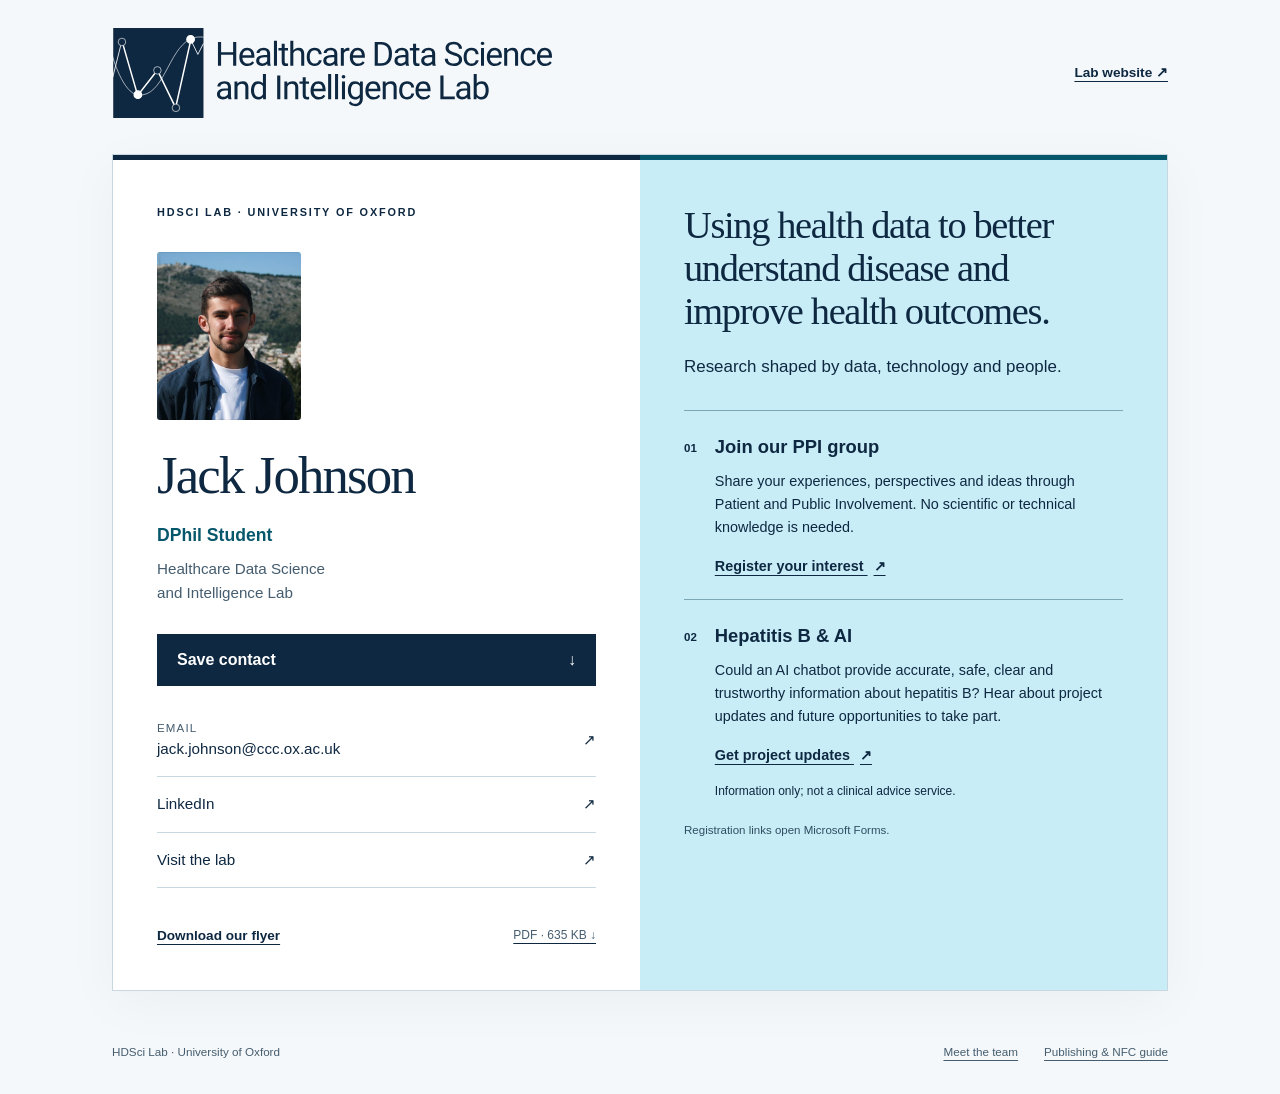
==== jack-johnson/index.html @ 8979c6b8 "Add files via upload" ====
<!doctype html>
<html lang="en"><head><meta charset="utf-8"><meta name="viewport" content="width=device-width,initial-scale=1">
<meta name="description" content="Connect with Jack Johnson, DPhil Student, HDSci Lab. Save contact details and explore opportunities to get involved."><meta name="theme-color" content="#002147">
<title>Jack Johnson | HDSci Lab</title><link rel="icon" href="../assets/BlueLogoText.svg" type="image/svg+xml"><link rel="stylesheet" href="../assets/style.css"><link rel="canonical" href="https://MeghaliBanerjee.github.io/digital-cards/jack-johnson/"></head>
<body><a class="skip" href="#main">Skip to content</a><header class="masthead"><a href="../index.html" class="brand"><img class="lab-logo" src="../assets/BlueLogoText.svg" alt="Healthcare Data Science and Intelligence Lab" width="748" height="153"></a><a class="lab-link" href="https://www.hdsci-lab.org">Lab website <span aria-hidden="true">↗</span></a></header>
<main id="main" class="card-layout"><section class="profile" aria-labelledby="person-name"><p class="eyebrow">HDSci Lab · University of Oxford</p><img class="portrait portrait-jack-johnson" src="../assets/photos/jack-johnson.jpg" alt="Jack Johnson" width="144" height="168" fetchpriority="high"><h1 id="person-name">Jack Johnson</h1><p class="role">DPhil Student</p><p class="affiliation">Healthcare Data Science<br>and Intelligence Lab</p>
<a class="button primary" href="../contacts/jack-johnson.vcf" download>Save contact <span aria-hidden="true">↓</span><span class="sr-only"> (vCard file)</span></a>
<nav class="contact-links" aria-label="Contact Jack Johnson"><a href="mailto:jack.johnson@ccc.ox.ac.uk"><span><span class="link-label">Email</span><span class="email">jack.johnson@ccc.ox.ac.uk</span></span><span aria-hidden="true">↗</span></a><a href="https://www.linkedin.com/in/jack-johnson-8721a3280/">LinkedIn <span aria-hidden="true">↗</span></a><a href="https://www.hdsci-lab.org">Visit the lab <span aria-hidden="true">↗</span></a></nav>
<a class="flyer-link" href="../assets/HBCompFlyer_toprint_V2.pdf" download>Download our flyer <span>PDF · 635 KB <span aria-hidden="true">↓</span></span></a></section><section class="research" aria-labelledby="research-title"><h2 id="research-title">Using health data to better understand disease and improve health outcomes.</h2><p class="intro">Research shaped by data, technology and people.</p>
<article class="opportunity"><span class="number" aria-hidden="true">01</span><div><h3>Join our PPI group</h3><p>Share your experiences, perspectives and ideas through Patient and Public Involvement. No scientific or technical knowledge is needed.</p><a class="text-link" href="https://forms.cloud.microsoft/e/cZ9jpwyrPm?origin=QRCode">Register your interest <span aria-hidden="true">↗</span></a></div></article>
<article class="opportunity"><span class="number" aria-hidden="true">02</span><div><h3>Hepatitis B &amp; AI</h3><p>Could an AI chatbot provide accurate, safe, clear and trustworthy information about hepatitis B? Hear about project updates and future opportunities to take part.</p><a class="text-link" href="https://forms.cloud.microsoft/Pages/ResponsePage.aspx?id=G96VzPWXk0-0uv5ouFLPke5hp8k8K8RPrjbGCv8zV01UN09DM1dOTVBTNklRQ1FSQU9RTzFMMEkyUy4u&amp;origin=QRCode">Get project updates <span aria-hidden="true">↗</span></a><p class="note">Information only; not a clinical advice service.</p></div></article>
<p class="form-note">Registration links open Microsoft Forms.</p></section></main><footer><span>HDSci Lab · University of Oxford</span><a href="../index.html">Meet the team</a><a href="../publishing.html">Publishing &amp; NFC guide</a></footer></body></html>
---- assets/style.css ----
:root{--navy:#002147;--ink:#15344a;--blue:#c8edf7;--teal:#07576c;--muted:#455d6f;--line:#c9d7de;--paper:#f5f8fa}*{box-sizing:border-box}html{font-size:16px}body{margin:0;background:var(--paper);color:var(--ink);font-family:Arial,Helvetica,sans-serif;line-height:1.6}a{color:inherit;text-underline-offset:4px}a:hover{text-decoration:underline}a:focus-visible{outline:3px solid #b45400;outline-offset:5px}h1,h2,h3,p{margin-top:0}h1,h2{font-family:Georgia,'Times New Roman',serif;font-weight:400;line-height:1.12;letter-spacing:-.035em}h1{font-size:clamp(2.35rem,5vw,3.3rem);margin-bottom:16px}h2{font-size:2.65rem;margin-bottom:20px}h3{font-size:1.15rem;line-height:1.35;margin-bottom:10px}.masthead{max-width:1120px;margin:auto;padding:28px 32px;display:flex;justify-content:space-between;align-items:center;gap:24px}.brand{display:flex;gap:15px;align-items:center;font-size:.8rem;line-height:1.4;text-decoration:none;font-weight:600}.lab-link{font-size:.85rem;font-weight:600;white-space:nowrap}.card-layout{max-width:1056px;margin:8px auto 40px;display:grid;grid-template-columns:1fr 1fr;background:white;box-shadow:0 12px 50px #0021470a;border:1px solid var(--line)}.profile{padding:44px 44px 30px;border-top:5px solid var(--navy)}.eyebrow{text-transform:uppercase;font-size:.68rem;letter-spacing:.17em;font-weight:700;margin-bottom:30px}.monogram{width:74px;height:74px;border-radius:50%;display:grid;place-items:center;background:var(--blue);font-family:Georgia,serif;font-size:1.7rem;margin-bottom:28px}.role{font-size:1.1rem;color:var(--teal);margin-bottom:8px;font-weight:600}.affiliation{font-size:.95rem;color:var(--muted);margin-bottom:28px}.button{min-height:52px;display:flex;align-items:center;justify-content:space-between;padding:13px 20px;text-decoration:none;font-weight:700}.primary{background:var(--navy);color:white}.primary:hover{background:#123a62}.contact-links{margin:18px 0 24px}.contact-links a{padding:15px 0;min-height:50px;display:flex;align-items:center;justify-content:space-between;border-bottom:1px solid var(--line);text-decoration:none;font-size:.95rem;gap:10px}.contact-links a:hover .email,.contact-links a:hover{text-decoration:underline}.link-label{display:block;font-size:.72rem;text-transform:uppercase;letter-spacing:.1em;color:var(--muted)}.email{overflow-wrap:anywhere}.flyer-link{display:flex;justify-content:space-between;gap:12px;flex-wrap:wrap;align-items:center;font-size:.85rem;font-weight:600;min-height:48px}.flyer-link>span{font-size:.75rem;color:var(--muted);font-weight:400}.research{padding:44px;background:var(--blue);border-top:5px solid var(--teal)}.research .eyebrow{margin-bottom:30px}.intro{font-size:1.06rem;line-height:1.6;max-width:44rem}.research>.intro{margin-bottom:30px}.opportunity{border-top:1px solid #7aa6b5;padding:24px 0 20px;display:flex;gap:18px}.number{font-size:.72rem;font-weight:700;padding-top:4px}.opportunity p{font-size:.9rem;margin-bottom:14px}.text-link{font-size:.9rem;font-weight:700;color:var(--navy)}.text-link span{padding-left:6px}.opportunity .note{font-size:.75rem;margin-top:14px;margin-bottom:0}.form-note{font-size:.72rem;margin-bottom:0;color:#304e61}footer{max-width:1120px;margin:0 auto;padding:12px 32px 32px;display:flex;flex-wrap:wrap;gap:16px 26px;font-size:.73rem;color:var(--muted)}footer span{margin-right:auto}.directory{max-width:1120px;margin:0 auto;padding:44px 32px 64px}.directory h1{font-size:clamp(2.5rem,6vw,4.5rem)}.team-grid{display:grid;grid-template-columns:repeat(3,1fr);gap:20px;margin:36px 0}.team-card{display:block;text-decoration:none;background:white;border:1px solid var(--line);border-top:4px solid var(--navy);padding:28px}.team-card h2{font-size:1.9rem;margin-top:22px}.team-card p{color:var(--teal);font-size:.9rem}.small-monogram{display:grid;place-items:center;width:48px;height:48px;border-radius:50%;background:var(--blue);font-family:Georgia,serif}.guide{max-width:820px;margin:0 auto;padding:32px;background:white}.guide h1{font-size:2.6rem}.guide h2{font-size:1.8rem;margin-top:36px}.guide li{margin-bottom:12px}.guide code{overflow-wrap:anywhere;font-size:.85em}.guide pre{white-space:pre-wrap;overflow-wrap:anywhere;background:var(--paper);padding:16px}.skip{position:absolute;top:-100px;left:12px;background:white;padding:12px;z-index:2}.skip:focus{top:12px}.sr-only{position:absolute;width:1px;height:1px;overflow:hidden;clip-path:inset(50%)}
@media(max-width:760px){.masthead{padding:20px;gap:12px}.brand{font-size:.68rem;gap:10px}.lab-link{font-size:.72rem}.card-layout{margin:0 16px 24px;grid-template-columns:1fr}.profile,.research{padding:30px 24px}.profile{padding-top:28px}.eyebrow{font-size:.62rem;margin-bottom:24px}.monogram{width:60px;height:60px;margin-bottom:22px}.research h2{font-size:2.3rem}.desktop-break{display:none}.team-grid{grid-template-columns:1fr}.directory{padding:30px 20px 40px}.team-card{padding:24px}.team-card h2{margin-top:16px}footer{padding:12px 20px 28px;gap:12px 22px}footer span{flex-basis:100%}.guide{padding:24px 20px}.guide ol{padding-left:24px}}
@media(prefers-reduced-motion:reduce){*{scroll-behavior:auto!important}}@media(forced-colors:active){.button,.monogram,}@media print{.masthead,footer,.skip{display:none}.card-layout{box-shadow:none;margin:0}.profile,.research{padding:24px}.button{border:1px solid}a{text-decoration:underline}}

:root{--navy:#0e2841;--ink:#0e2841;--blue:#c8edf7;--teal:#07576c}.brand{display:block;min-width:0;flex:1;max-width:440px}.lab-logo{display:block;width:100%;height:auto}.directory h1{font-size:clamp(2.35rem,4.7vw,3.7rem);max-width:1000px}.research h2{font-size:clamp(2rem,3vw,2.55rem)}@media(max-width:760px){.masthead{flex-wrap:wrap;align-items:center}.brand{flex-basis:100%;max-width:380px}.lab-link{min-height:28px;display:flex;align-items:center}.research h2{font-size:2rem}}

.portrait{display:block;width:144px;height:168px;object-fit:cover;object-position:center 35%;border-radius:3px;margin-bottom:26px}.team-photo{display:block;width:104px;height:120px;object-fit:cover;object-position:center 35%;border-radius:3px}.portrait-jack-johnson{object-position:50% 38%}.guide pre{font-family:Arial,Helvetica,sans-serif;line-height:1.7;font-size:.95rem}@media(max-width:760px){.portrait{width:120px;height:140px;margin-bottom:22px}.team-photo{width:88px;height:102px}}
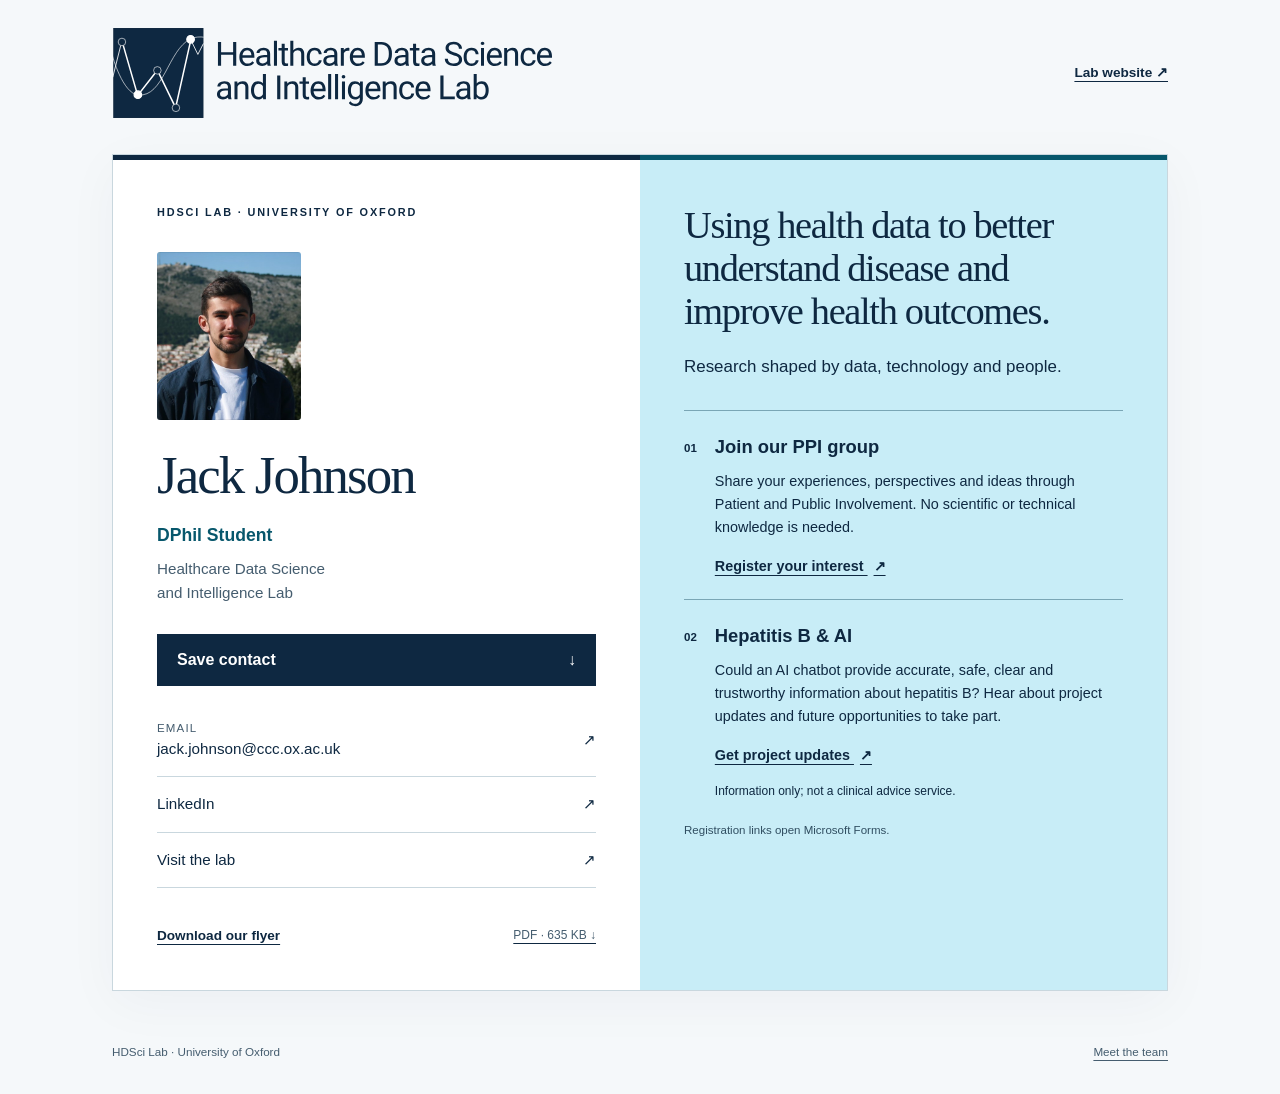
==== commit 71ac0ef3: "Fix HTML formatting and ensure proper structure" ====
--- a/jack-johnson/index.html
+++ b/jack-johnson/index.html
@@ -9,4 +9,4 @@
 <a class="flyer-link" href="../assets/HBCompFlyer_toprint_V2.pdf" download>Download our flyer <span>PDF · 635 KB <span aria-hidden="true">↓</span></span></a></section><section class="research" aria-labelledby="research-title"><h2 id="research-title">Using health data to better understand disease and improve health outcomes.</h2><p class="intro">Research shaped by data, technology and people.</p>
 <article class="opportunity"><span class="number" aria-hidden="true">01</span><div><h3>Join our PPI group</h3><p>Share your experiences, perspectives and ideas through Patient and Public Involvement. No scientific or technical knowledge is needed.</p><a class="text-link" href="https://forms.cloud.microsoft/e/cZ9jpwyrPm?origin=QRCode">Register your interest <span aria-hidden="true">↗</span></a></div></article>
 <article class="opportunity"><span class="number" aria-hidden="true">02</span><div><h3>Hepatitis B &amp; AI</h3><p>Could an AI chatbot provide accurate, safe, clear and trustworthy information about hepatitis B? Hear about project updates and future opportunities to take part.</p><a class="text-link" href="https://forms.cloud.microsoft/Pages/ResponsePage.aspx?id=G96VzPWXk0-0uv5ouFLPke5hp8k8K8RPrjbGCv8zV01UN09DM1dOTVBTNklRQ1FSQU9RTzFMMEkyUy4u&amp;origin=QRCode">Get project updates <span aria-hidden="true">↗</span></a><p class="note">Information only; not a clinical advice service.</p></div></article>
-<p class="form-note">Registration links open Microsoft Forms.</p></section></main><footer><span>HDSci Lab · University of Oxford</span><a href="../index.html">Meet the team</a><a href="../publishing.html">Publishing &amp; NFC guide</a></footer></body></html>+<p class="form-note">Registration links open Microsoft Forms.</p></section></main><footer><span>HDSci Lab · University of Oxford</span><a href="../index.html">Meet the team</a></footer></body></html>
